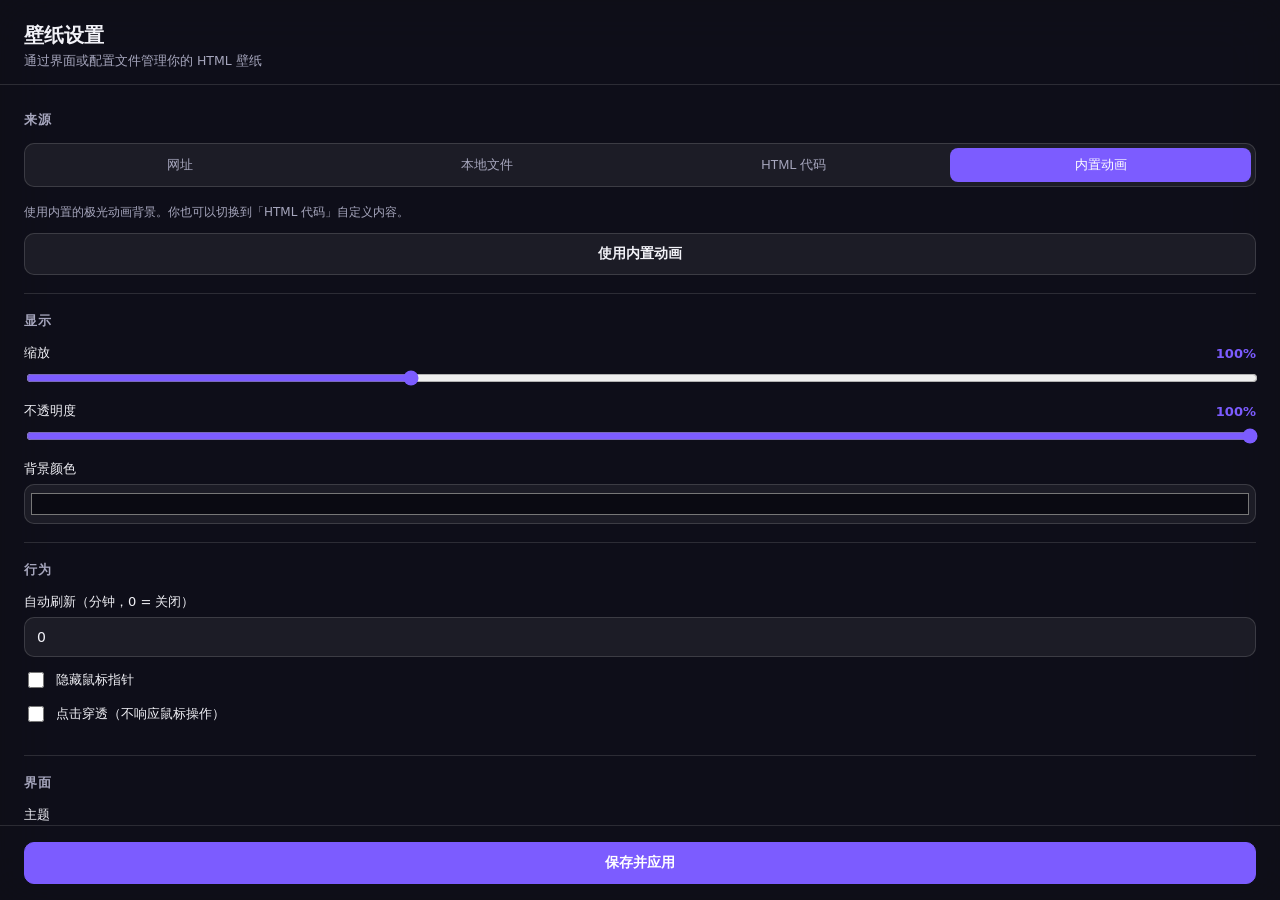
==== settings.html @ 62974a12 "Built-in mini browser (WebView2, no Edge/Chrome): borderless wallpaper, host config bridge, 0x052C w" ====
<!doctype html>
<html lang="zh-CN">
<head>
  <meta charset="utf-8" />
  <meta name="viewport" content="width=device-width, initial-scale=1" />
  <title>HTML 壁纸设置 [HTMLBG-SET]</title>
  <link rel="stylesheet" href="styles.css" />
  <style>
    /* 在独立设置窗口中，面板作为主内容静态显示 */
    body { height: 100%; }
    .panel {
      position: relative;
      transform: none;
      width: 100%;
      height: 100%;
      border-left: 0;
      border-radius: 0;
    }
    .panel.open { transform: none; }
    .scrim, .fab { display: none; }
    .panel-body { padding-bottom: 24px; }
  </style>
</head>
<body data-theme="dark">
  <aside id="panel" class="panel open">
    <header class="panel-head">
      <div>
        <h1>壁纸设置</h1>
        <p class="sub">通过界面或配置文件管理你的 HTML 壁纸</p>
      </div>
    </header>

    <div class="panel-body">
      <section class="block">
        <h2>来源</h2>
        <div class="tabs" id="sourceTabs">
          <button class="tab" data-tab="url">网址</button>
          <button class="tab" data-tab="file">本地文件</button>
          <button class="tab" data-tab="code">HTML 代码</button>
          <button class="tab" data-tab="builtin">内置动画</button>
        </div>
        <div class="panes">
          <div class="pane" data-pane="url">
            <label>网页地址</label>
            <input id="urlInput" type="text" placeholder="https://example.com" spellcheck="false" />
            <button id="loadUrl" class="btn">加载网址</button>
            <p class="hint">提示：部分网站设置了禁止嵌入（X-Frame-Options），将无法作为壁纸显示。</p>
          </div>
          <div class="pane" data-pane="file">
            <label>选择本地 HTML 文件</label>
            <input id="fileInput" type="file" accept=".html,.htm" />
            <label>或填写文件路径</label>
            <input id="filePath" type="text" placeholder="相对或绝对路径，例如 wallpaper.html" spellcheck="false" />
            <button id="loadFile" class="btn">加载文件</button>
          </div>
          <div class="pane" data-pane="code">
            <label>HTML 代码</label>
            <textarea id="codeInput" rows="9" placeholder="在此粘贴完整的 HTML 代码…"></textarea>
            <button id="applyCode" class="btn">应用代码</button>
          </div>
          <div class="pane" data-pane="builtin">
            <p class="hint">使用内置的极光动画背景。你也可以切换到「HTML 代码」自定义内容。</p>
            <button id="useBuiltin" class="btn">使用内置动画</button>
          </div>
        </div>
      </section>

      <section class="block">
        <h2>显示</h2>
        <label class="row">缩放 <span id="scaleVal" class="val">100%</span></label>
        <input id="scale" type="range" min="0.1" max="3" step="0.05" value="1" />
        <label class="row">不透明度 <span id="opacityVal" class="val">100%</span></label>
        <input id="opacity" type="range" min="0.1" max="1" step="0.05" value="1" />
        <label class="row">背景颜色</label>
        <input id="bg" type="color" value="#0a0a12" />
      </section>

      <section class="block">
        <h2>行为</h2>
        <label class="row">自动刷新（分钟，0 = 关闭）</label>
        <input id="reload" type="number" min="0" step="1" value="0" />
        <label class="check"><input id="hideCursor" type="checkbox" /> 隐藏鼠标指针</label>
        <label class="check"><input id="clickThrough" type="checkbox" /> 点击穿透（不响应鼠标操作）</label>
      </section>

      <section class="block">
        <h2>界面</h2>
        <label class="row">主题</label>
        <select id="theme">
          <option value="dark">暗色</option>
          <option value="light">亮色</option>
          <option value="system">跟随系统</option>
        </select>
        <label class="row">主题色</label>
        <input id="accent" type="color" value="#7c5cff" />
      </section>

      <section class="block">
        <h2>配置文件</h2>
        <div class="config-actions">
          <button id="exportBtn" class="btn ghost">导出配置</button>
          <button id="importBtn" class="btn ghost">导入配置</button>
          <button id="restoreBtn" class="btn ghost">从配置文件恢复</button>
          <button id="resetBtn" class="btn ghost danger">恢复默认</button>
          <input id="importInput" type="file" accept=".json" hidden />
        </div>
        <p class="hint">
          改动会实时同步到桌面壁纸（由本程序内置的小浏览器转发）。<br />
          想让 <code>config.json</code> 重新生效，点「从配置文件恢复」；想把手上的配置存成文件，用「导出配置」。
        </p>
        <p class="hint" id="statusLine">就绪</p>
      </section>
    </div>

    <footer class="panel-foot">
      <button id="applyBtn" class="btn primary">保存并应用</button>
    </footer>
  </aside>

  <script src="config-inject.js"></script>
  <script src="settings.js"></script>
</body>
</html>
---- styles.css ----
:root {
  --accent: #7c5cff;
  --accent-soft: rgba(124, 92, 255, 0.15);
  --radius: 16px;
  --radius-sm: 10px;
  --panel-bg: rgba(18, 18, 28, 0.62);
  --panel-border: rgba(255, 255, 255, 0.12);
  --text: #f1f1f7;
  --muted: #a6a6bd;
  --field-bg: rgba(255, 255, 255, 0.06);
  --field-border: rgba(255, 255, 255, 0.14);
  --shadow: 0 24px 60px rgba(0, 0, 0, 0.45);
}

[data-theme="light"] {
  --panel-bg: rgba(255, 255, 255, 0.72);
  --panel-border: rgba(0, 0, 0, 0.08);
  --text: #1a1a25;
  --muted: #5a5a70;
  --field-bg: rgba(0, 0, 0, 0.04);
  --field-border: rgba(0, 0, 0, 0.12);
  --shadow: 0 24px 60px rgba(0, 0, 0, 0.18);
}

* { box-sizing: border-box; }

html, body {
  margin: 0;
  height: 100%;
  overflow: hidden;
  font-family: "PingFang SC", "Microsoft YaHei", system-ui, -apple-system, Segoe UI, Roboto, sans-serif;
  background: #0a0a12;
  color: var(--text);
  -webkit-font-smoothing: antialiased;
}

/* ---------- 壁纸舞台 ---------- */
#stage {
  position: fixed;
  inset: 0;
  background: #0a0a12;
  overflow: hidden;
}

#frameWrap {
  position: absolute;
  inset: 0;
  transform-origin: center center;
  transition: transform 0.25s ease, opacity 0.25s ease;
  will-change: transform, opacity;
}

#frame {
  position: absolute;
  top: 50%;
  left: 50%;
  width: 100vw;
  height: 100vh;
  transform: translate(-50%, -50%);
  border: 0;
  background: transparent;
}

body.hide-cursor,
body.hide-cursor #stage { cursor: none; }

/* ---------- 时钟组件 ---------- */
.widget {
  position: fixed;
  top: 28px;
  left: 28px;
  padding: 14px 20px;
  border-radius: var(--radius);
  background: rgba(0, 0, 0, 0.28);
  backdrop-filter: blur(14px);
  -webkit-backdrop-filter: blur(14px);
  border: 1px solid rgba(255, 255, 255, 0.12);
  color: #fff;
  text-shadow: 0 2px 12px rgba(0, 0, 0, 0.5);
  user-select: none;
  z-index: 5;
  transition: opacity 0.3s ease;
}
#clockTime {
  font-size: 34px;
  font-weight: 700;
  letter-spacing: 0.02em;
  line-height: 1;
}
#clockDate {
  margin-top: 6px;
  font-size: 13px;
  opacity: 0.85;
}

/* ---------- 设置按钮 ---------- */
.fab {
  position: fixed;
  right: 28px;
  bottom: 28px;
  width: 56px;
  height: 56px;
  border-radius: 50%;
  border: 1px solid rgba(255, 255, 255, 0.18);
  background: var(--accent);
  color: #fff;
  display: grid;
  place-items: center;
  cursor: pointer;
  z-index: 20;
  box-shadow: 0 10px 30px rgba(0, 0, 0, 0.35);
  transition: transform 0.2s ease, box-shadow 0.2s ease, background 0.2s ease;
}
.fab:hover {
  transform: translateY(-2px) rotate(35deg);
  box-shadow: 0 14px 38px rgba(0, 0, 0, 0.45);
}
.fab:active { transform: scale(0.95); }

/* ---------- 遮罩 ---------- */
.scrim {
  position: fixed;
  inset: 0;
  background: rgba(0, 0, 0, 0.35);
  backdrop-filter: blur(2px);
  -webkit-backdrop-filter: blur(2px);
  opacity: 0;
  visibility: hidden;
  transition: opacity 0.3s ease, visibility 0.3s ease;
  z-index: 30;
}
.scrim.show { opacity: 1; visibility: visible; }

/* ---------- 设置面板 ---------- */
.panel {
  position: fixed;
  top: 0;
  right: 0;
  height: 100%;
  width: min(420px, 92vw);
  background: var(--panel-bg);
  backdrop-filter: blur(26px) saturate(1.4);
  -webkit-backdrop-filter: blur(26px) saturate(1.4);
  border-left: 1px solid var(--panel-border);
  box-shadow: var(--shadow);
  color: var(--text);
  transform: translateX(100%);
  transition: transform 0.34s cubic-bezier(0.22, 1, 0.36, 1);
  z-index: 40;
  display: flex;
  flex-direction: column;
}
.panel.open { transform: translateX(0); }

.panel-head {
  display: flex;
  align-items: flex-start;
  justify-content: space-between;
  padding: 22px 24px 14px;
  border-bottom: 1px solid var(--panel-border);
}
.panel-head h1 { margin: 0; font-size: 20px; font-weight: 700; }
.panel-head .sub { margin: 4px 0 0; font-size: 12.5px; color: var(--muted); }

.icon-btn {
  width: 34px;
  height: 34px;
  border-radius: 50%;
  border: 1px solid var(--panel-border);
  background: transparent;
  color: var(--text);
  font-size: 22px;
  line-height: 1;
  cursor: pointer;
  transition: background 0.2s ease;
}
.icon-btn:hover { background: var(--field-bg); }

.panel-body {
  flex: 1;
  overflow-y: auto;
  padding: 8px 24px 16px;
}
.panel-body::-webkit-scrollbar { width: 8px; }
.panel-body::-webkit-scrollbar-thumb {
  background: var(--field-border);
  border-radius: 8px;
}

.block { padding: 18px 0; border-bottom: 1px solid var(--panel-border); }
.block:last-child { border-bottom: 0; }
.block h2 {
  margin: 0 0 14px;
  font-size: 13px;
  font-weight: 700;
  letter-spacing: 0.08em;
  text-transform: uppercase;
  color: var(--muted);
}

/* 来源 tabs */
.tabs {
  display: flex;
  gap: 6px;
  background: var(--field-bg);
  border: 1px solid var(--field-border);
  border-radius: var(--radius-sm);
  padding: 4px;
  margin-bottom: 16px;
}
.tab {
  flex: 1;
  border: 0;
  background: transparent;
  color: var(--muted);
  padding: 8px 4px;
  border-radius: 8px;
  font-size: 13px;
  cursor: pointer;
  transition: background 0.2s ease, color 0.2s ease;
}
.tab.active { background: var(--accent); color: #fff; }

.panes .pane { display: none; animation: fade 0.25s ease; }
.panes .pane.active { display: block; }
@keyframes fade { from { opacity: 0; transform: translateY(4px); } to { opacity: 1; transform: none; } }

label {
  display: block;
  font-size: 13px;
  margin: 12px 0 6px;
  color: var(--text);
}
label.row { display: flex; justify-content: space-between; align-items: center; }
label.check {
  display: flex;
  align-items: center;
  gap: 9px;
  margin: 12px 0;
  cursor: pointer;
}
label.check input { width: 16px; height: 16px; accent-color: var(--accent); }

input[type="text"],
input[type="number"],
textarea,
select {
  width: 100%;
  padding: 11px 12px;
  border-radius: var(--radius-sm);
  border: 1px solid var(--field-border);
  background: var(--field-bg);
  color: var(--text);
  font-size: 14px;
  font-family: inherit;
  outline: none;
  transition: border-color 0.2s ease, box-shadow 0.2s ease;
}
input[type="text"]:focus,
input[type="number"]:focus,
textarea:focus,
select:focus {
  border-color: var(--accent);
  box-shadow: 0 0 0 3px var(--accent-soft);
}
textarea { resize: vertical; line-height: 1.5; }

input[type="file"] {
  width: 100%;
  font-size: 13px;
  color: var(--muted);
  margin: 4px 0;
}
input[type="color"] {
  width: 100%;
  height: 40px;
  border: 1px solid var(--field-border);
  border-radius: var(--radius-sm);
  background: var(--field-bg);
  cursor: pointer;
  padding: 4px;
}

input[type="range"] {
  width: 100%;
  accent-color: var(--accent);
  cursor: pointer;
}
.val { color: var(--accent); font-weight: 600; font-size: 13px; }

.hint {
  margin: 10px 0 0;
  font-size: 12px;
  line-height: 1.5;
  color: var(--muted);
}

/* 按钮 */
.btn {
  width: 100%;
  margin-top: 12px;
  padding: 11px 14px;
  border-radius: var(--radius-sm);
  border: 1px solid var(--field-border);
  background: var(--field-bg);
  color: var(--text);
  font-size: 14px;
  font-weight: 600;
  cursor: pointer;
  transition: transform 0.15s ease, background 0.2s ease, border-color 0.2s ease;
}
.btn:hover { transform: translateY(-1px); border-color: var(--accent); }
.btn:active { transform: translateY(0); }
.btn.primary { background: var(--accent); border-color: var(--accent); color: #fff; }
.btn.ghost { background: transparent; }
.btn.danger { color: #ff6b6b; border-color: rgba(255, 107, 107, 0.4); }
.btn.danger:hover { border-color: #ff6b6b; }

.config-actions {
  display: grid;
  grid-template-columns: 1fr 1fr;
  gap: 10px;
}
.config-actions .btn { margin-top: 0; }

.panel-foot {
  display: flex;
  gap: 10px;
  padding: 16px 24px;
  border-top: 1px solid var(--panel-border);
}
.panel-foot .btn { margin-top: 0; }
.panel-foot .primary { flex: 2; }

@media (max-width: 480px) {
  #clockTime { font-size: 28px; }
  .widget { top: 18px; left: 18px; }
  .fab { right: 18px; bottom: 18px; }
}
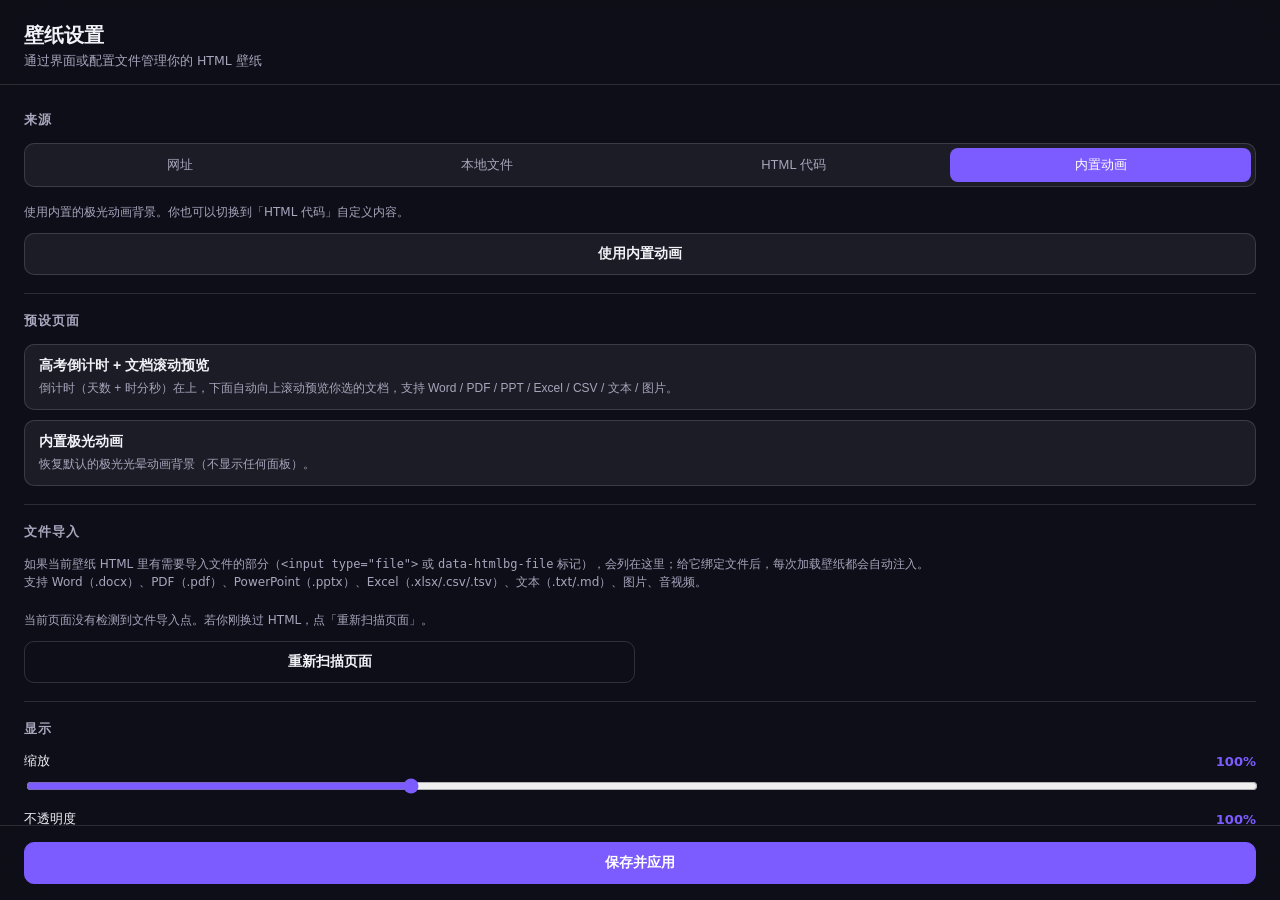
==== commit d75a6035: "Add exam countdown + multi-format document scroll preset - presets/exam-dock.html: glass dock with a" ====
--- a/settings.html
+++ b/settings.html
@@ -66,6 +66,69 @@
       </section>
 
       <section class="block">
+        <h2>预设页面</h2>
+        <div id="presetList" class="preset-list"></div>
+        <div id="presetOpts" class="preset-opts">
+          <div class="cfg-row">
+            <label class="row">倒计时标题</label>
+            <input id="cdLabel" type="text" value="距离高考" />
+          </div>
+          <div class="cfg-row">
+            <label class="row">考试日期</label>
+            <input id="examDate" type="date" value="2027-06-07" />
+          </div>
+          <label class="check"><input id="cdShow" type="checkbox" checked /> 显示倒计时面板</label>
+
+          <label class="row">面板位置（点格子吸附）</label>
+          <div id="posGrid" class="magnet-grid">
+            <button type="button" class="magnet" data-pos="left-top" title="左上"></button>
+            <button type="button" class="magnet" data-pos="center-top" title="上中"></button>
+            <button type="button" class="magnet" data-pos="right-top" title="右上"></button>
+            <button type="button" class="magnet" data-pos="left-center" title="左中"></button>
+            <button type="button" class="magnet" data-pos="center" title="正中"></button>
+            <button type="button" class="magnet" data-pos="right-center" title="右中"></button>
+            <button type="button" class="magnet" data-pos="left-bottom" title="左下"></button>
+            <button type="button" class="magnet" data-pos="center-bottom" title="下中"></button>
+            <button type="button" class="magnet" data-pos="right-bottom" title="右下"></button>
+          </div>
+
+          <label class="row">面板大小</label>
+          <div id="sizeRow" class="chip-row">
+            <button type="button" class="chip" data-size="xs">极小</button>
+            <button type="button" class="chip" data-size="sm">小</button>
+            <button type="button" class="chip" data-size="md">中</button>
+            <button type="button" class="chip" data-size="lg">大</button>
+            <button type="button" class="chip" data-size="xl">极大</button>
+          </div>
+
+          <label class="row">文档字号 <span id="docFsVal" class="val">22px</span></label>
+          <input id="docFs" type="range" min="12" max="40" step="1" value="22" />
+
+          <label class="row">滚动速度 <span id="docSpVal" class="val">26px/s</span></label>
+          <input id="docSp" type="range" min="0" max="120" step="1" value="26" />
+
+          <label class="check"><input id="docPause" type="checkbox" /> 暂停滚动</label>
+          <p class="hint">
+            桌面上的壁纸是<b>不可点击</b>的（桌面图标层挡在它上面，鼠标事件进不到页面），
+            所以这里什么都能调：位置、大小、字号、速度、导入的文件，改完立刻出现在桌面上。
+          </p>
+        </div>
+      </section>
+
+      <section class="block">
+        <h2>文件导入</h2>
+        <p class="hint">
+          如果当前壁纸 HTML 里有需要导入文件的部分（<code>&lt;input type="file"&gt;</code>
+          或 <code>data-htmlbg-file</code> 标记），会列在这里；给它绑定文件后，每次加载壁纸都会自动注入。<br />
+          支持 Word（.docx）、PDF（.pdf）、PowerPoint（.pptx）、Excel（.xlsx/.csv/.tsv）、文本（.txt/.md）、图片、音视频。
+        </p>
+        <div id="fileSlots" class="slot-list"></div>
+        <div class="config-actions">
+          <button id="rescanBtn" class="btn ghost">重新扫描页面</button>
+        </div>
+      </section>
+
+      <section class="block">
         <h2>显示</h2>
         <label class="row">缩放 <span id="scaleVal" class="val">100%</span></label>
         <input id="scale" type="range" min="0.1" max="3" step="0.05" value="1" />
@@ -118,6 +181,7 @@
   </aside>
 
   <script src="config-inject.js"></script>
+  <script src="presets/presets.js"></script>
   <script src="settings.js"></script>
 </body>
 </html>
--- a/styles.css
+++ b/styles.css
@@ -323,6 +323,77 @@
 }
 .config-actions .btn { margin-top: 0; }
 
+/* ---------- 预设页面列表 ---------- */
+.preset-list { display: grid; gap: 10px; }
+.preset-item {
+  text-align: left; width: 100%; cursor: pointer;
+  border: 1px solid var(--field-border); background: var(--field-bg);
+  color: var(--text); border-radius: var(--radius-sm); padding: 12px 14px;
+  transition: border-color 0.2s ease, background 0.2s ease;
+}
+.preset-item:hover { border-color: var(--accent); }
+.preset-item.active { border-color: var(--accent); background: var(--accent-soft); }
+.preset-item .name { display: block; font-size: 14px; font-weight: 700; }
+.preset-item .desc { display: block; margin-top: 4px; font-size: 12px; color: var(--muted); line-height: 1.5; }
+.preset-opts { margin-top: 14px; }
+.preset-opts.off { display: none; }
+.cfg-row { margin-bottom: 10px; }
+
+/* ---------- 布局磁铁 / 大小 ---------- */
+.magnet-grid {
+  display: grid; grid-template-columns: repeat(3, 1fr);
+  gap: 6px; width: 132px; margin: 6px 0 4px;
+}
+.magnet {
+  aspect-ratio: 1 / 1; border-radius: 6px; cursor: pointer; padding: 0;
+  border: 1px solid var(--field-border); background: var(--field-bg);
+  position: relative; transition: border-color .18s ease, background .18s ease;
+}
+.magnet::after {
+  content: ""; position: absolute; inset: 22%; border-radius: 3px;
+  background: var(--muted); opacity: .45;
+}
+.magnet:hover { border-color: var(--accent); }
+.magnet.active { border-color: var(--accent); background: var(--accent-soft); }
+.magnet.active::after { background: var(--accent); opacity: .95; }
+.magnet[data-pos="left-top"]::after { inset: 18% auto auto 18%; width: 34%; height: 34%; }
+.magnet[data-pos="center-top"]::after { inset: 18% auto auto 33%; width: 34%; height: 34%; }
+.magnet[data-pos="right-top"]::after { inset: 18% 18% auto auto; width: 34%; height: 34%; }
+.magnet[data-pos="left-center"]::after { inset: 33% auto auto 18%; width: 34%; height: 34%; }
+.magnet[data-pos="center"]::after { inset: 33% auto auto 33%; width: 34%; height: 34%; }
+.magnet[data-pos="right-center"]::after { inset: 33% 18% auto auto; width: 34%; height: 34%; }
+.magnet[data-pos="left-bottom"]::after { inset: auto auto 18% 18%; width: 34%; height: 34%; }
+.magnet[data-pos="center-bottom"]::after { inset: auto auto 18% 33%; width: 34%; height: 34%; }
+.magnet[data-pos="right-bottom"]::after { inset: auto 18% 18% auto; width: 34%; height: 34%; }
+
+.chip-row { display: flex; gap: 6px; flex-wrap: wrap; margin: 6px 0 4px; }
+.chip {
+  cursor: pointer; padding: 5px 12px; border-radius: 999px; font-size: 12px;
+  border: 1px solid var(--field-border); background: var(--field-bg); color: var(--text);
+  transition: border-color .18s ease, background .18s ease;
+}
+.chip:hover { border-color: var(--accent); }
+.chip.active { border-color: var(--accent); background: var(--accent-soft); color: var(--accent); }
+
+/* ---------- 文件导入槽 ---------- */
+.slot-list { display: grid; gap: 8px; margin: 10px 0 12px; }
+.slot-item {
+  display: flex; align-items: center; gap: 10px;
+  padding: 10px 12px; border-radius: var(--radius-sm);
+  border: 1px solid var(--field-border); background: var(--field-bg);
+}
+.slot-info { flex: 1 1 auto; min-width: 0; }
+.slot-name { font-size: 13px; font-weight: 700; }
+.slot-path {
+  font-size: 11px; color: var(--muted); margin-top: 3px;
+  overflow: hidden; text-overflow: ellipsis; white-space: nowrap;
+}
+.slot-state { flex: 0 0 auto; font-size: 11px; color: var(--muted); max-width: 96px; text-align: right; }
+.slot-state.ok { color: #4ade80; }
+.slot-state.bad { color: #ff6b6b; }
+.slot-actions { flex: 0 0 auto; display: flex; gap: 6px; }
+.btn.tiny { padding: 4px 9px; font-size: 11px; margin-top: 0; width: auto; }
+
 .panel-foot {
   display: flex;
   gap: 10px;
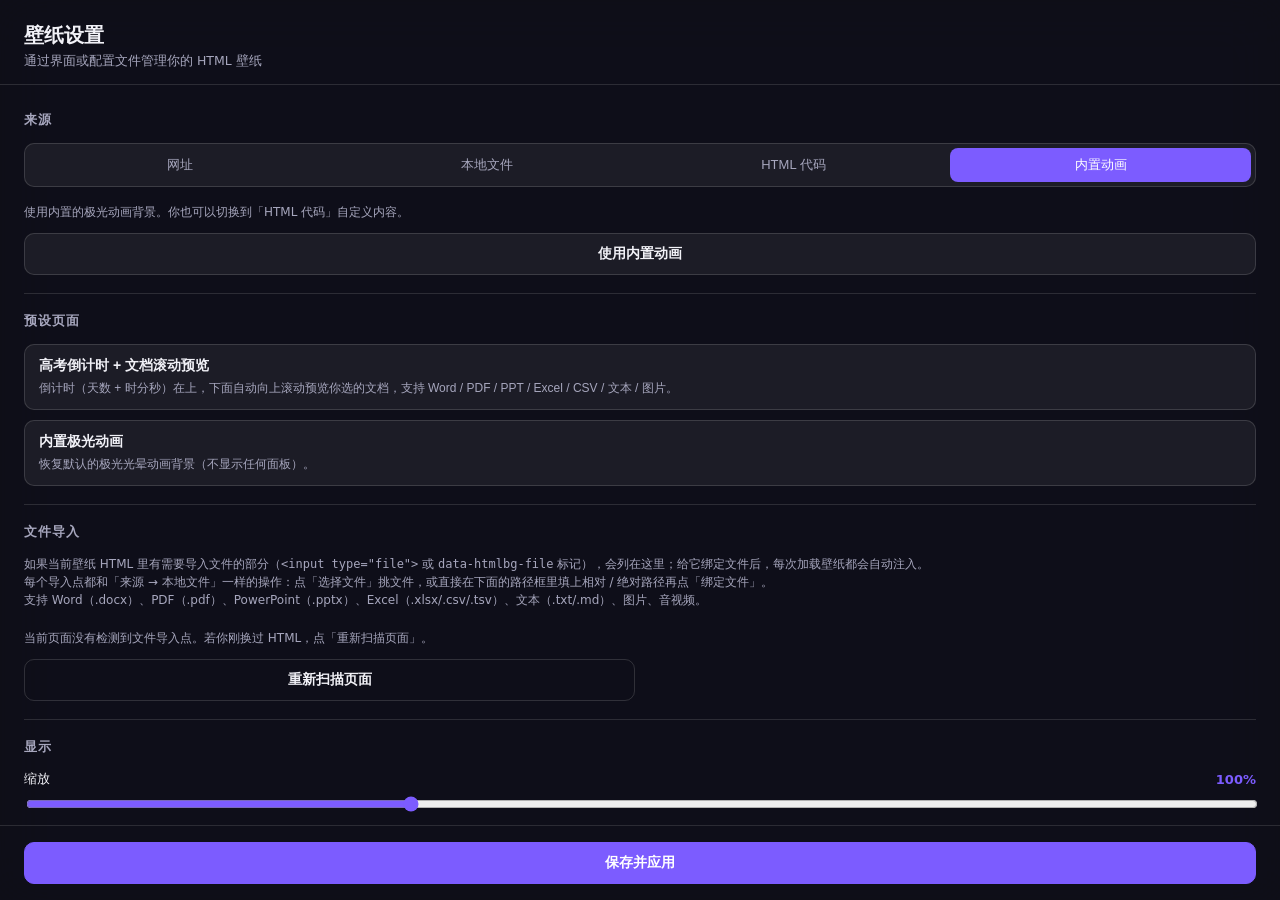
==== commit 98edf884: "早期Win10黑屏/运行时加固 + 文件导入表单与PDF显示修复 - browsercore/wallpaper: 引擎优先级 系统→bundled→下载，各自独立try/catch；   非webv" ====
--- a/settings.html
+++ b/settings.html
@@ -120,6 +120,7 @@
         <p class="hint">
           如果当前壁纸 HTML 里有需要导入文件的部分（<code>&lt;input type="file"&gt;</code>
           或 <code>data-htmlbg-file</code> 标记），会列在这里；给它绑定文件后，每次加载壁纸都会自动注入。<br />
+          每个导入点都和「来源 → 本地文件」一样的操作：点「选择文件」挑文件，或直接在下面的路径框里填上相对 / 绝对路径再点「绑定文件」。<br />
           支持 Word（.docx）、PDF（.pdf）、PowerPoint（.pptx）、Excel（.xlsx/.csv/.tsv）、文本（.txt/.md）、图片、音视频。
         </p>
         <div id="fileSlots" class="slot-list"></div>
--- a/styles.css
+++ b/styles.css
@@ -375,24 +375,19 @@
 .chip:hover { border-color: var(--accent); }
 .chip.active { border-color: var(--accent); background: var(--accent-soft); color: var(--accent); }
 
-/* ---------- 文件导入槽 ---------- */
-.slot-list { display: grid; gap: 8px; margin: 10px 0 12px; }
+/* ---------- 文件导入槽（与「选择本地 HTML 文件」同款表单） ---------- */
+.slot-list { display: grid; gap: 14px; margin: 10px 0 12px; }
 .slot-item {
-  display: flex; align-items: center; gap: 10px;
-  padding: 10px 12px; border-radius: var(--radius-sm);
+  padding: 14px; border-radius: var(--radius-sm);
   border: 1px solid var(--field-border); background: var(--field-bg);
 }
-.slot-info { flex: 1 1 auto; min-width: 0; }
-.slot-name { font-size: 13px; font-weight: 700; }
-.slot-path {
-  font-size: 11px; color: var(--muted); margin-top: 3px;
-  overflow: hidden; text-overflow: ellipsis; white-space: nowrap;
-}
-.slot-state { flex: 0 0 auto; font-size: 11px; color: var(--muted); max-width: 96px; text-align: right; }
+.slot-item > label { margin-top: 0; }
+.slot-item .slot-file-wrap { margin: 2px 0 2px; }
+.slot-item .slot-choose { margin-top: 4px; }
+.slot-item .slot-path-input { margin-top: 4px; }
+.slot-state { font-size: 11px; color: var(--muted); margin-top: 8px; }
 .slot-state.ok { color: #4ade80; }
 .slot-state.bad { color: #ff6b6b; }
-.slot-actions { flex: 0 0 auto; display: flex; gap: 6px; }
-.btn.tiny { padding: 4px 9px; font-size: 11px; margin-top: 0; width: auto; }
 
 .panel-foot {
   display: flex;
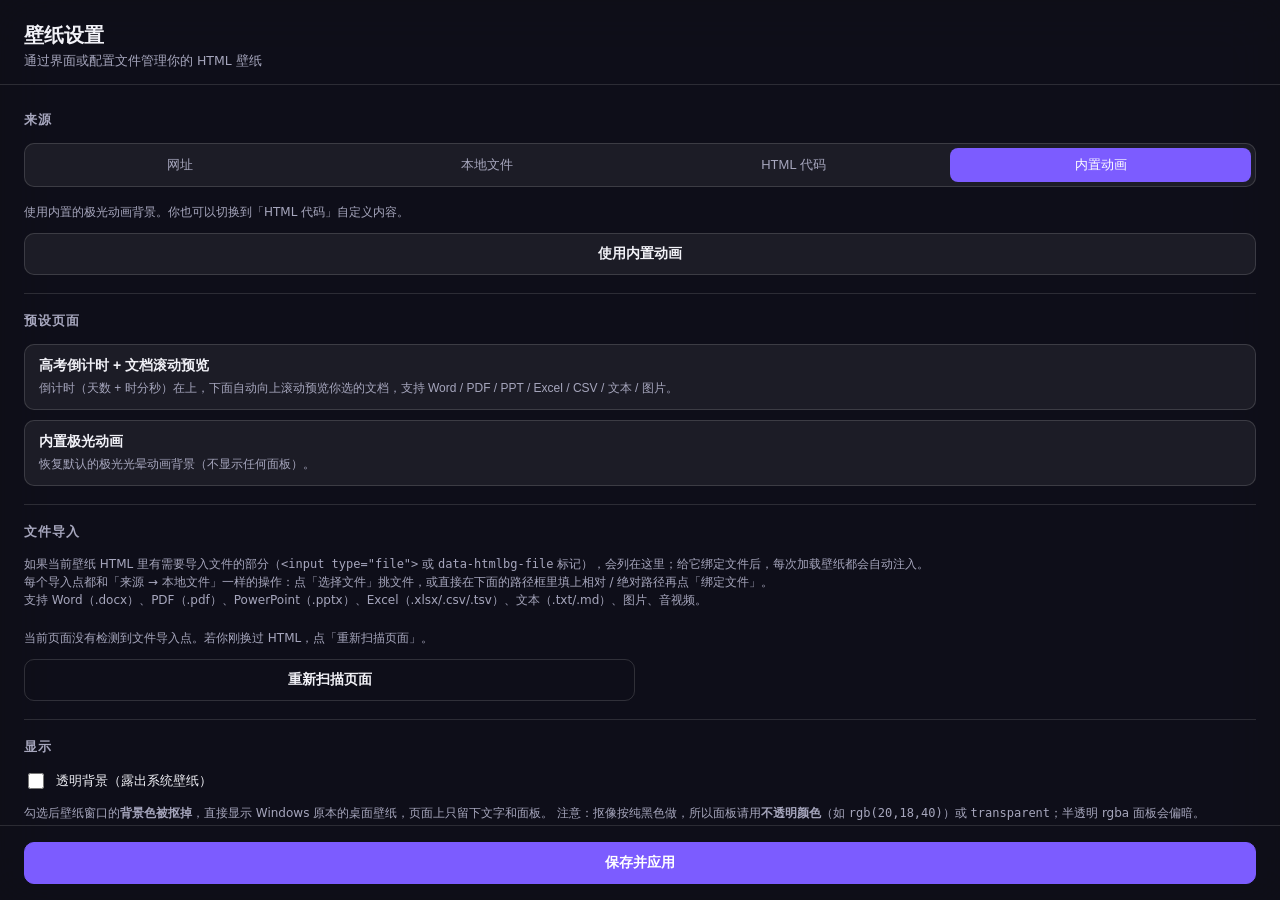
==== commit 2e40c146: "新增：原生HTML文件选择、透明背景（露出系统壁纸）、高考面板专属选项（仅倒计时+RGBA面板色）" ====
--- a/settings.html
+++ b/settings.html
@@ -48,7 +48,7 @@
           </div>
           <div class="pane" data-pane="file">
             <label>选择本地 HTML 文件</label>
-            <input id="fileInput" type="file" accept=".html,.htm" />
+            <div id="htmlPickWrap"></div>
             <label>或填写文件路径</label>
             <input id="filePath" type="text" placeholder="相对或绝对路径，例如 wallpaper.html" spellcheck="false" />
             <button id="loadFile" class="btn">加载文件</button>
@@ -78,6 +78,20 @@
             <input id="examDate" type="date" value="2027-06-07" />
           </div>
           <label class="check"><input id="cdShow" type="checkbox" checked /> 显示倒计时面板</label>
+          <div id="examOnlyOpts">
+            <label class="check"><input id="cdOnly" type="checkbox" /> 只显示倒计时面板（隐藏文档区）</label>
+
+            <label class="row">面板背景色（支持 RGBA）</label>
+            <div class="cfg-row color-row">
+              <input id="panelColor" type="text" placeholder="留空=默认毛玻璃；rgba(20,18,40,0.6) / #14122a / transparent" spellcheck="false" />
+              <input id="panelColorPick" type="color" value="#14122a" title="取色（不含透明度）" />
+            </div>
+            <p class="hint">
+              留空沿用默认毛玻璃面板；填 <code>rgba(20,18,40,0.55)</code> 直接指定颜色与透明度；
+              填 <code>transparent</code> 则面板完全透明、只剩文字浮在壁纸上。
+              配合「显示 → 透明背景」勾选可露出系统壁纸。
+            </p>
+          </div>
 
           <label class="row">面板位置（点格子吸附）</label>
           <div id="posGrid" class="magnet-grid">
@@ -131,6 +145,12 @@
 
       <section class="block">
         <h2>显示</h2>
+        <label class="check"><input id="transparent" type="checkbox" /> 透明背景（露出系统壁纸）</label>
+        <p class="hint">
+          勾选后壁纸窗口的<b>背景色被抠掉</b>，直接显示 Windows 原本的桌面壁纸，页面上只留下文字和面板。
+          注意：抠像按纯黑色做，所以面板请用<b>不透明颜色</b>（如 <code>rgb(20,18,40)</code>）或
+          <code>transparent</code>；半透明 rgba 面板会偏暗。
+        </p>
         <label class="row">缩放 <span id="scaleVal" class="val">100%</span></label>
         <input id="scale" type="range" min="0.1" max="3" step="0.05" value="1" />
         <label class="row">不透明度 <span id="opacityVal" class="val">100%</span></label>
--- a/styles.css
+++ b/styles.css
@@ -339,6 +339,14 @@
 .preset-opts.off { display: none; }
 .cfg-row { margin-bottom: 10px; }
 
+/* 面板背景色：文本框 + 取色器并排 */
+.color-row { display: flex; gap: 8px; align-items: stretch; }
+.color-row input[type="text"] { flex: 1; }
+.color-row input[type="color"] { width: 52px; flex: 0 0 52px; }
+
+/* 仅高考倒计时预设可见的选项组 */
+#examOnlyOpts.off { display: none; }
+
 /* ---------- 布局磁铁 / 大小 ---------- */
 .magnet-grid {
   display: grid; grid-template-columns: repeat(3, 1fr);
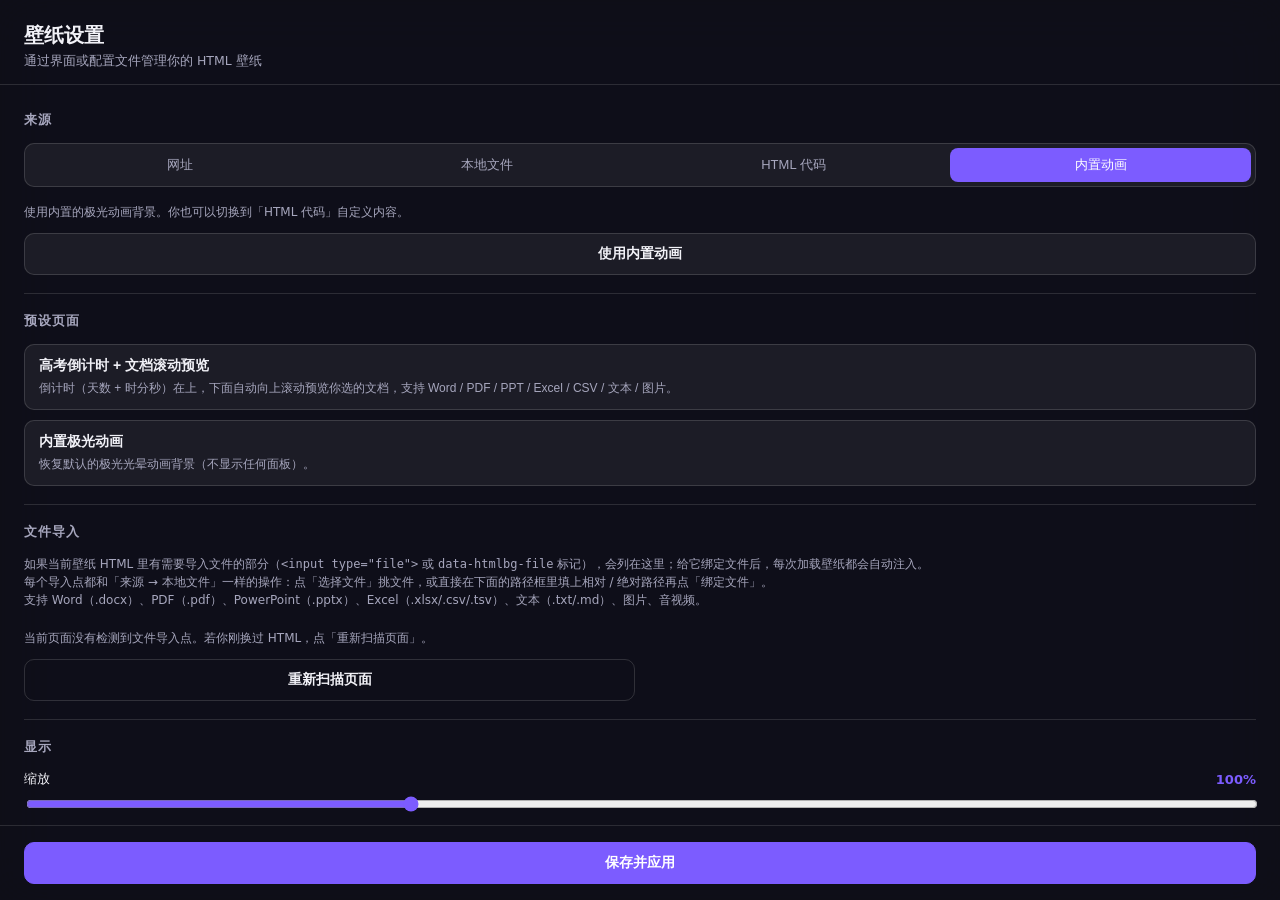
==== commit 420915bc: "重做透明背景为「只渲染面板」：窗口裁到面板矩形+圆角区域，其余露出系统壁纸；HTML 选择改为立即生效并带兜底" ====
--- a/settings.html
+++ b/settings.html
@@ -79,6 +79,12 @@
           </div>
           <label class="check"><input id="cdShow" type="checkbox" checked /> 显示倒计时面板</label>
           <div id="examOnlyOpts">
+            <label class="check"><input id="fitPanel" type="checkbox" /> 只渲染面板，其余露出系统壁纸</label>
+            <p class="hint">
+              勾上后壁纸窗口会被裁到<b>只有面板这一块</b>，面板之外就是你 Windows 原本的桌面壁纸
+              （不是"抠掉黑色"那种伪透明，是真的不画）。面板的位置 / 大小沿用下面的设置。
+            </p>
+
             <label class="check"><input id="cdOnly" type="checkbox" /> 只显示倒计时面板（隐藏文档区）</label>
 
             <label class="row">面板背景色（支持 RGBA）</label>
@@ -88,8 +94,9 @@
             </div>
             <p class="hint">
               留空沿用默认毛玻璃面板；填 <code>rgba(20,18,40,0.55)</code> 直接指定颜色与透明度；
-              填 <code>transparent</code> 则面板完全透明、只剩文字浮在壁纸上。
-              配合「显示 → 透明背景」勾选可露出系统壁纸。
+              填 <code>transparent</code> 则面板完全透明、只剩文字浮在上面。
+              面板是<b>整块窗口</b>，半透明颜色是跟页面背景色混合（不是跟系统壁纸混合），
+              想贴近系统壁纸观感就用不透明颜色。
             </p>
           </div>
 
@@ -145,12 +152,6 @@
 
       <section class="block">
         <h2>显示</h2>
-        <label class="check"><input id="transparent" type="checkbox" /> 透明背景（露出系统壁纸）</label>
-        <p class="hint">
-          勾选后壁纸窗口的<b>背景色被抠掉</b>，直接显示 Windows 原本的桌面壁纸，页面上只留下文字和面板。
-          注意：抠像按纯黑色做，所以面板请用<b>不透明颜色</b>（如 <code>rgb(20,18,40)</code>）或
-          <code>transparent</code>；半透明 rgba 面板会偏暗。
-        </p>
         <label class="row">缩放 <span id="scaleVal" class="val">100%</span></label>
         <input id="scale" type="range" min="0.1" max="3" step="0.05" value="1" />
         <label class="row">不透明度 <span id="opacityVal" class="val">100%</span></label>
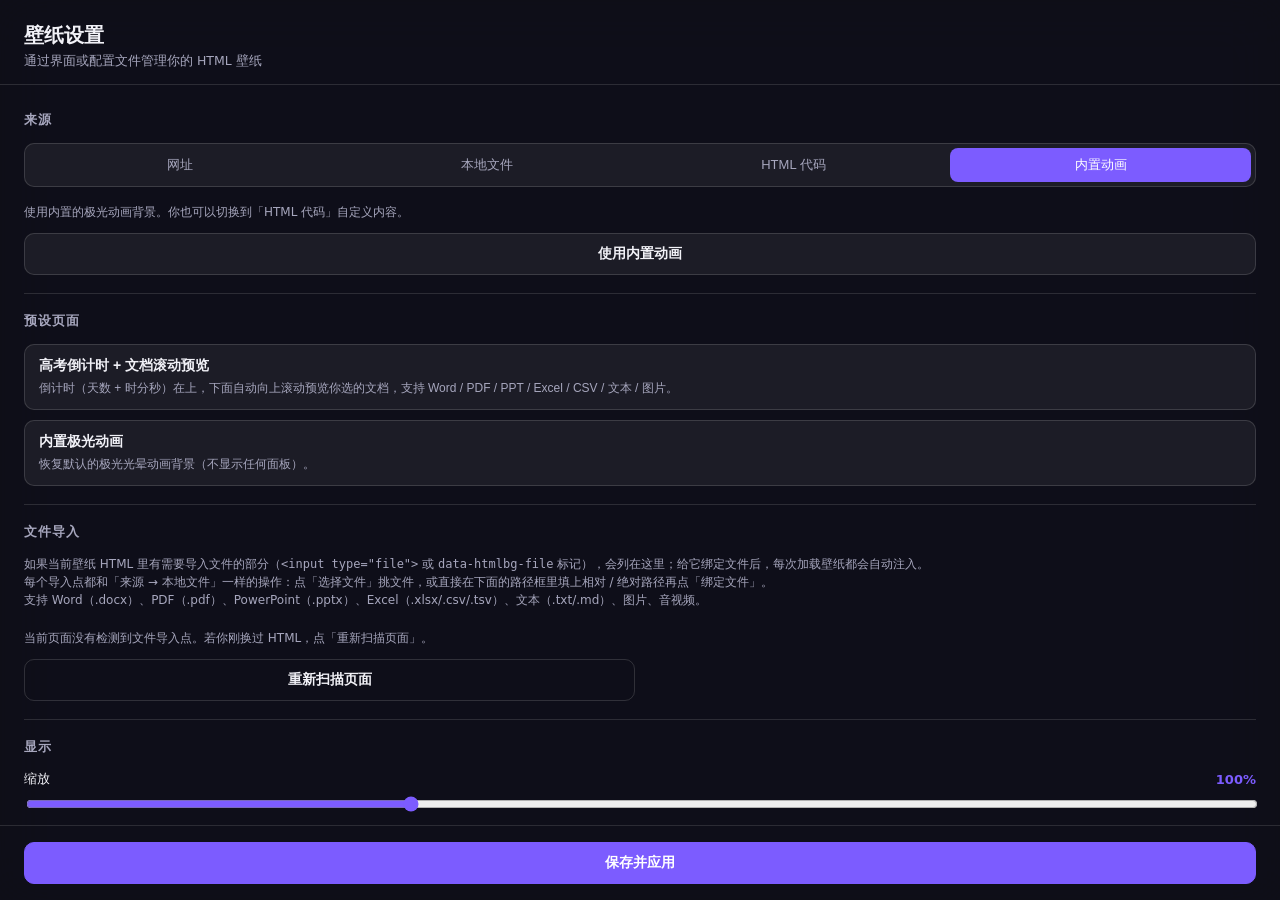
==== commit f3d63848: "本地HTML文件选择做成与文件导入槽位同款卡片；修复宿主标志判定导致「选择文件」按钮不出现" ====
--- a/settings.html
+++ b/settings.html
@@ -47,11 +47,21 @@
             <p class="hint">提示：部分网站设置了禁止嵌入（X-Frame-Options），将无法作为壁纸显示。</p>
           </div>
           <div class="pane" data-pane="file">
-            <label>选择本地 HTML 文件</label>
-            <div id="htmlPickWrap"></div>
-            <label>或填写文件路径</label>
-            <input id="filePath" type="text" placeholder="相对或绝对路径，例如 wallpaper.html" spellcheck="false" />
-            <button id="loadFile" class="btn">加载文件</button>
+            <div class="slot-item">
+              <label>选择本地 HTML 文件</label>
+              <div id="htmlPickWrap" class="slot-file-wrap"></div>
+              <label>或填写文件路径</label>
+              <input id="filePath" type="text" class="slot-path-input" placeholder="相对或绝对路径，例如 wallpaper.html" spellcheck="false" />
+              <div class="config-actions">
+                <button id="loadFile" class="btn">加载文件</button>
+                <button id="clearFile" class="btn ghost">清除</button>
+              </div>
+              <div class="slot-state" id="fileState"></div>
+            </div>
+            <p class="hint">
+              和「文件导入」里的每个槽位完全一样：点「选择文件」用系统对话框挑文件，
+              选完自动填进路径框并立即加载；也可以直接填路径（相对路径以程序目录为基准）再点「加载文件」。
+            </p>
           </div>
           <div class="pane" data-pane="code">
             <label>HTML 代码</label>
--- a/styles.css
+++ b/styles.css
@@ -393,6 +393,8 @@
 .slot-item .slot-file-wrap { margin: 2px 0 2px; }
 .slot-item .slot-choose { margin-top: 4px; }
 .slot-item .slot-path-input { margin-top: 4px; }
+.slot-item .config-actions { margin-top: 10px; }
+.slot-file-wrap input[type="file"] { width: 100%; margin-top: 4px; }
 .slot-state { font-size: 11px; color: var(--muted); margin-top: 8px; }
 .slot-state.ok { color: #4ade80; }
 .slot-state.bad { color: #ff6b6b; }
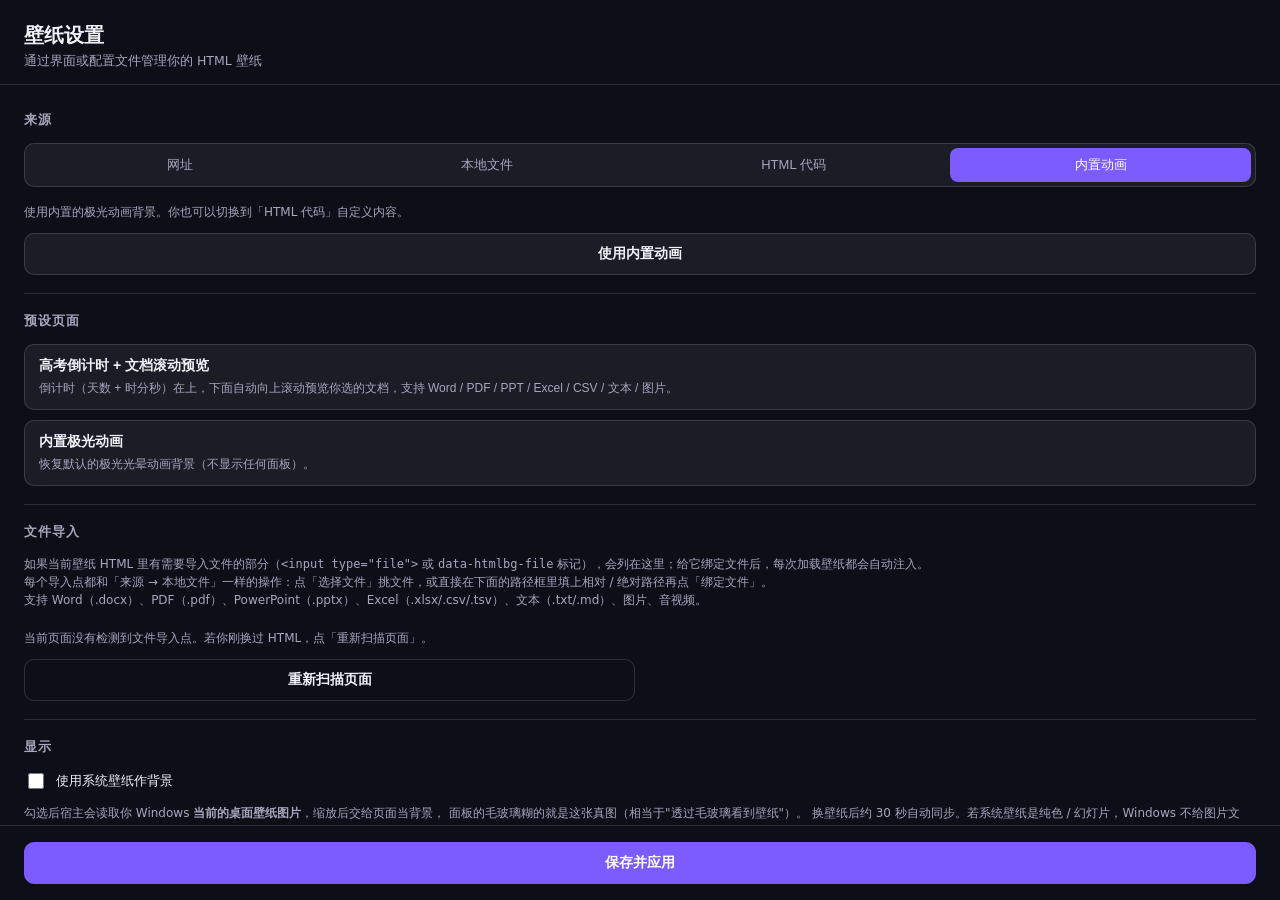
==== commit b4f2baff: "新增：读取系统当前壁纸作为页面背景（真毛玻璃），毛玻璃强度滑条" ====
--- a/settings.html
+++ b/settings.html
@@ -162,6 +162,17 @@
 
       <section class="block">
         <h2>显示</h2>
+        <label class="check"><input id="useWallpaper" type="checkbox" /> 使用系统壁纸作背景</label>
+        <p class="hint">
+          勾选后宿主会读取你 Windows <b>当前的桌面壁纸图片</b>，缩放后交给页面当背景，
+          面板的毛玻璃糊的就是这张真图（相当于"透过毛玻璃看到壁纸"）。
+          换壁纸后约 30 秒自动同步。若系统壁纸是纯色 / 幻灯片，Windows 不给图片文件，会保留纯色背景。
+        </p>
+        <label class="row">毛玻璃强度 <span id="glassBlurVal" class="val">18px</span></label>
+        <input id="glassBlur" type="range" min="0" max="40" step="1" value="18" />
+        <p class="hint">
+          0 = 完全不模糊（面板背后就是清晰的壁纸），数值越大越糊。只在上面勾选「使用系统壁纸作背景」时看得到效果。
+        </p>
         <label class="row">缩放 <span id="scaleVal" class="val">100%</span></label>
         <input id="scale" type="range" min="0.1" max="3" step="0.05" value="1" />
         <label class="row">不透明度 <span id="opacityVal" class="val">100%</span></label>
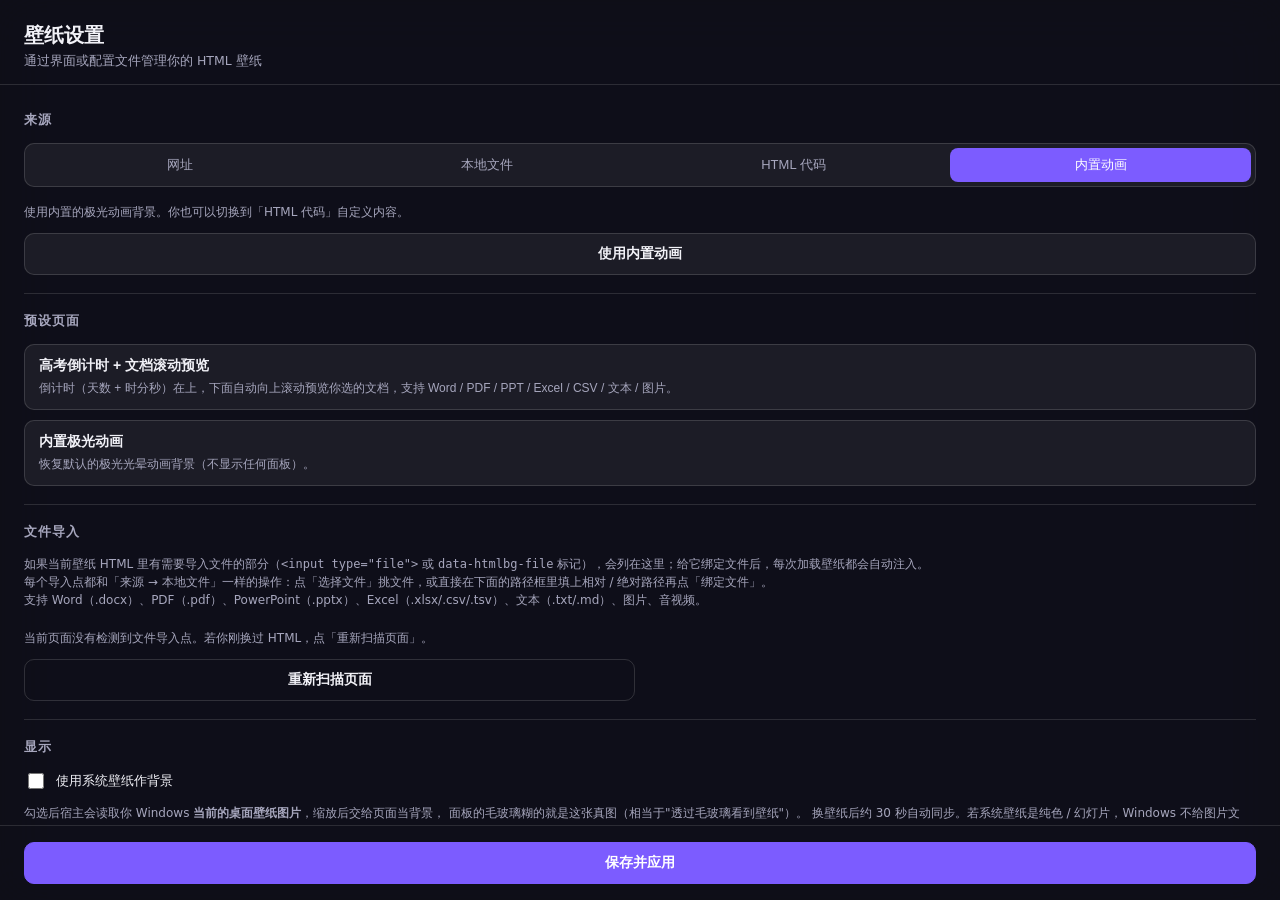
==== commit e3fb8b6b: "新增：3D面板（向屏幕内倾斜15°）与鼠标视差（宿主轮询光标转发给页面）" ====
--- a/settings.html
+++ b/settings.html
@@ -97,6 +97,18 @@
 
             <label class="check"><input id="cdOnly" type="checkbox" /> 只显示倒计时面板（隐藏文档区）</label>
 
+            <label class="check"><input id="tilt3d" type="checkbox" /> 3D 面板（向屏幕内倾斜 15°）</label>
+            <p class="hint">
+              按面板所在的边决定翻转方向：靠右的面板<b>右边缘</b>往屏幕里转，靠左转左边缘，
+              靠上 / 靠下则绕横轴转。「只渲染面板」模式下窗口会自动放大一圈给旋转留地方。
+            </p>
+
+            <label class="check"><input id="parallax" type="checkbox" /> 鼠标视差（面板随鼠标轻微移动）</label>
+            <p class="hint">
+              桌面上的壁纸收不到鼠标事件（图标层挡着），所以由宿主每 60ms 读一次光标位置再转给页面，
+              位移上限 ±18px，配合 0.22s 过渡，看起来是平滑跟随。
+            </p>
+
             <label class="row">面板背景色（支持 RGBA）</label>
             <div class="cfg-row color-row">
               <input id="panelColor" type="text" placeholder="留空=默认毛玻璃；rgba(20,18,40,0.6) / #14122a / transparent" spellcheck="false" />
